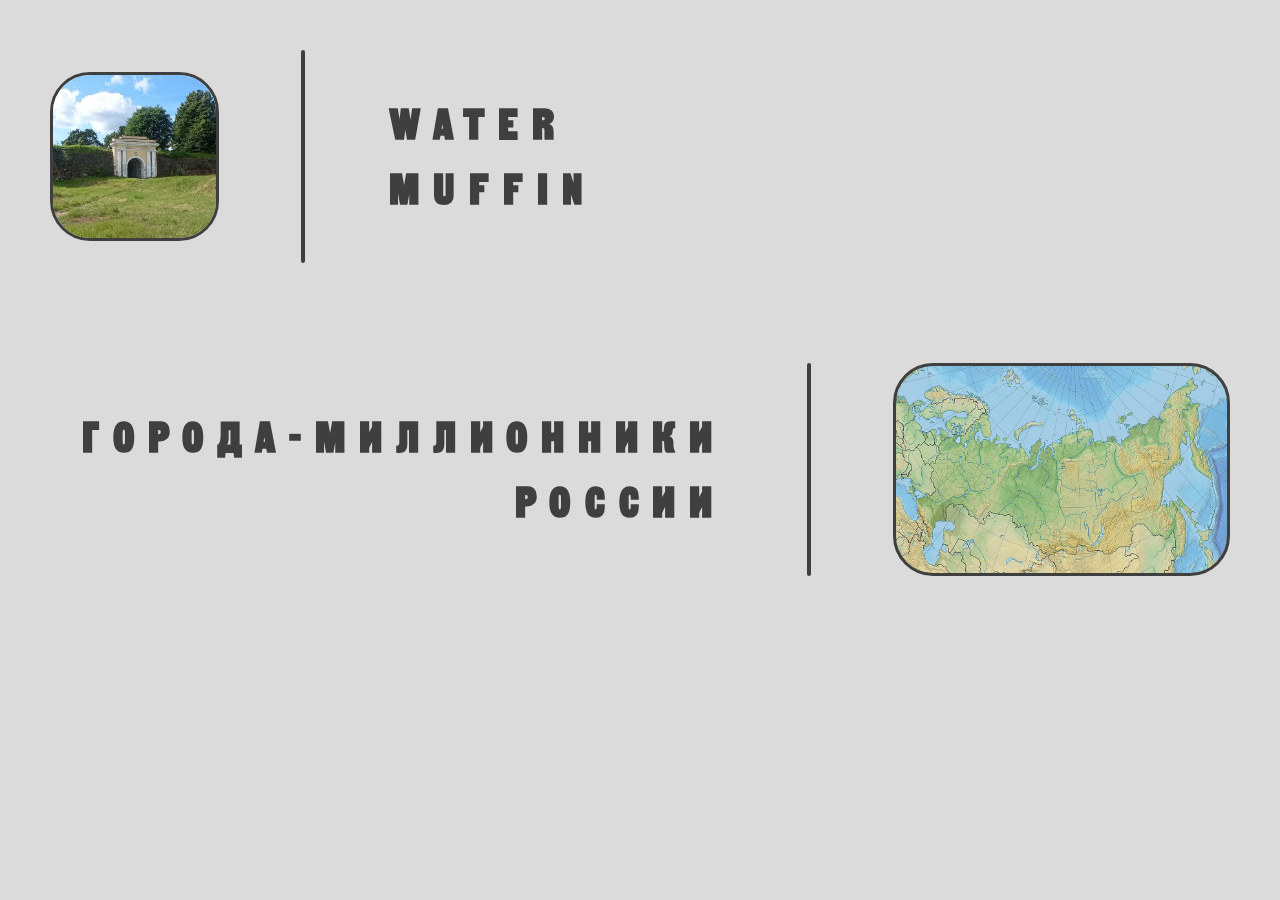
==== index.html @ da0cb472 "asd" ====
<!DOCTYPE html>
<html lang="ru">

<head>
    <meta charset="UTF-8">
    <meta name="viewport" content="width=device-width, initial-scale=1.0">
    <link rel="stylesheet" href="css/style.css">
    <title>WaterMuffin</title>
</head>

<body>

    <header>
        <div class="header__top">
            <div class="logo-box">
                <img class="logo" src="images/logo.png" draggable="false" alt="">
            </div>
            <div class="split">
                <div></div>
            </div>
            <div class="logo-box">
                <h2 class="title-left">Water<br><span class="muffin">Muffin</span></h2>
            </div>
        </div>

        <div class="horizontal-split"><div></div></div>

        <div class="header__top-right">
            <div class="logo-box">
                <h2 class="title-right">Города-миллионники <br> России</h2>
            </div>
            <div class="split">
                <div></div>
            </div>
            <div class="logo-box">
                <a class="cont_link" draggable="false" href="millionniki.html"><div class="cont-box mini-map"></div></a>
            </div>
        </div>

        <!-- <div class="horizontal-split"><div></div></div>

        <div class="header__top-left">
            <div class="logo-box">
                <div class="cont-box"></div>
            </div>
            <div class="split">
                <div></div>
            </div>
            <div class="logo-box">
                <h2 class="title-left">Water<br><span class="muffin">Muffin</span></h2>
            </div>
        </div> -->
    </header>
    <script src="js/script.js"></script>
</body>

</html>
---- css/style.css ----
* {
	box-sizing: border-box;
	user-select: none;
}

@font-face {
	font-family: 'fontA';
	src: url('fonts/RobotoCondensed-Medium.ttf');
}

@font-face {
	font-family: "fontTitle";
	src: url('fonts/BoroughGroteskPro-Regular.otf');
}

body {
	font-family: 'fontA';
	margin: 0;
	padding: 0;
	min-height: 100vh;
	background: #dbdbdb;
	color: rgb(63, 63, 63);
}

.header__top {
	padding: 50px;
	display: grid;
	grid-template-columns: 1fr 1fr 5fr;
}

.header__top-left {
	padding: 50px;
	display: grid;
	grid-template-columns: 2fr 1fr 4fr;
}

.header__top-right {
	padding: 50px;
	display: grid;
	grid-template-columns: 4fr 1fr 2fr;
}

.cont-box {
	height: 100%;
	width: 100%;
	background: #d8d8d8 url('/images/gus.gif');
	background-repeat: no-repeat;
	background-position: center;
	background-size: 150% 150%;
	border: solid 3px rgb(63, 63, 63);
	border-radius: 40px;
}

.cont_link {
	height: 100%;
	width: 100%;
	cursor: pointer;
}

.logo-box {
	display: flex;
	width: 100%;
	height: 100%;
	align-items: center;
	justify-content: center;
}

.logo {
	width: 100%;
	border: solid 3px;
	border-radius: 40px;
}

.split {
	height: 100%;
	display: flex;
	justify-content: center;
}

.split div {
	max-width: 0;
	border: solid 2px;
	height: 100%;
	border-radius: 2px;
}

.title-left {
	font-family: "fontTitle";
	letter-spacing: 10px;
	font-size: 50px;
	width: 100%;
	text-align: start;
}

.title-right {
	font-family: "fontTitle";
	letter-spacing: 10px;
	font-size: 50px;
	width: 100%;
	text-align: end;
}

/* .horizontal-split {
	width: 100%;
	height: 1vh;
	display: flex;
	justify-content: center;
	align-items: center;
}

.horizontal-split div {
	width: 80%;
	border: solid 2px white;
	border-radius: 2px;
} */

.mini-map {
	background: url('/images/mini-map.png');
	background-size: 100% 100%;
}
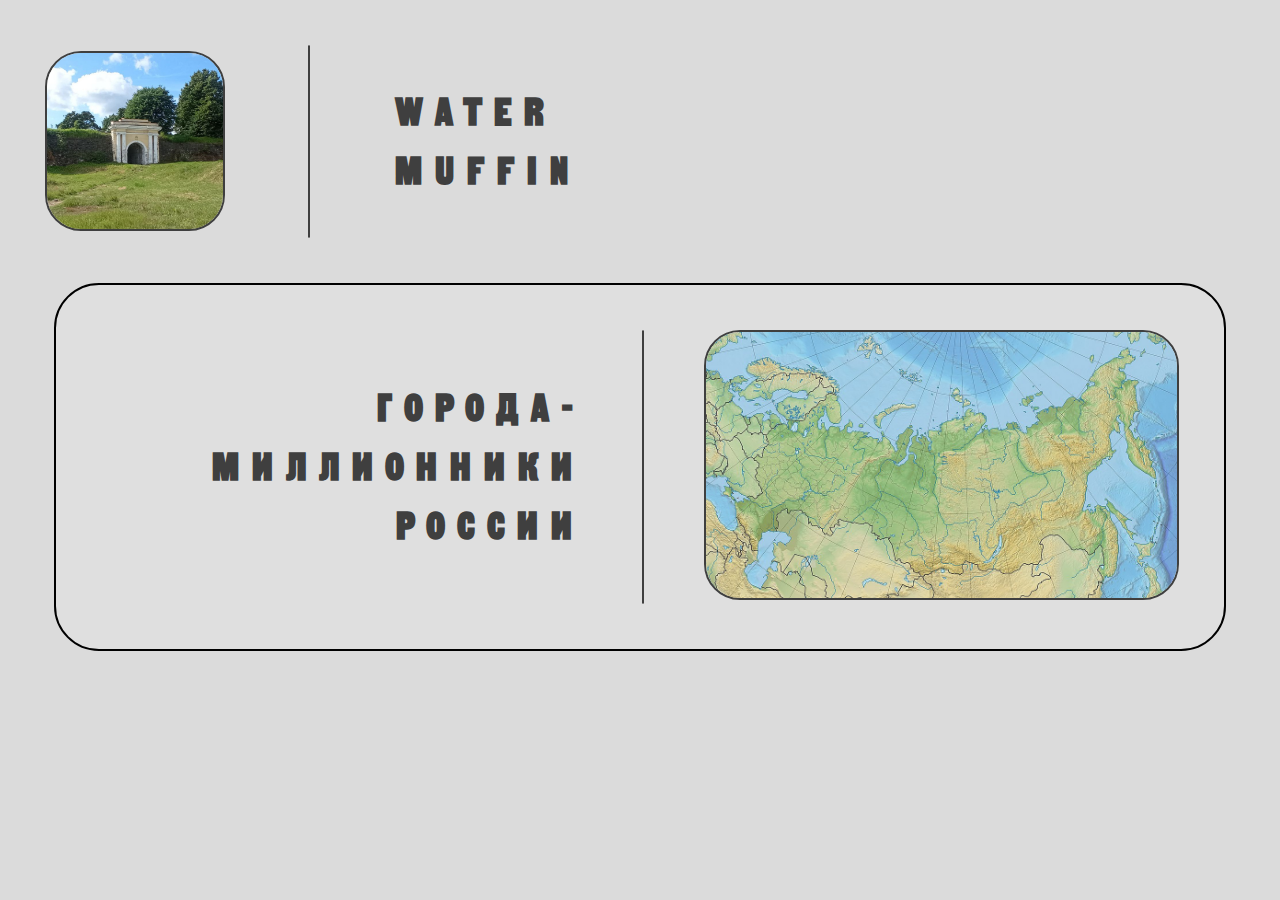
==== commit 99347e07: "awsd" ====
--- a/index.html
+++ b/index.html
@@ -4,54 +4,60 @@
 <head>
     <meta charset="UTF-8">
     <meta name="viewport" content="width=device-width, initial-scale=1.0">
-    <link rel="stylesheet" href="css/style.css">
+    <link rel="stylesheet" href="css/index.css">
     <title>WaterMuffin</title>
 </head>
 
 <body>
 
-    <header>
-        <div class="header__top">
-            <div class="logo-box">
-                <img class="logo" src="images/logo.png" draggable="false" alt="">
+    <div class="all">
+        <div id="context-menu">
+                <a href="millionniki.html" class="context-menu__button">Города-миллионники</a>
+                <button onclick="document.location.reload()" class="context-menu__button">Обновить страницу</button>
             </div>
-            <div class="split">
-                <div></div>
+        <header>
+            <div class="header__top">
+                <div class="logo-box">
+                    <img class="logo" src="images/logo.png" draggable="false" alt="">
+                </div>
+                <div class="split">
+                    <div></div>
+                </div>
+                <div class="logo-box">
+                    <h2 class="title-left">Water<br><span class="muffin">Muffin</span></h2>
+                </div>
             </div>
-            <div class="logo-box">
-                <h2 class="title-left">Water<br><span class="muffin">Muffin</span></h2>
-            </div>
-        </div>
-
-        <div class="horizontal-split"><div></div></div>
-
-        <div class="header__top-right">
-            <div class="logo-box">
-                <h2 class="title-right">Города-миллионники <br> России</h2>
-            </div>
-            <div class="split">
-                <div></div>
-            </div>
-            <div class="logo-box">
-                <a class="cont_link" draggable="false" href="millionniki.html"><div class="cont-box mini-map"></div></a>
-            </div>
-        </div>
-
-        <!-- <div class="horizontal-split"><div></div></div>
-
-        <div class="header__top-left">
-            <div class="logo-box">
-                <div class="cont-box"></div>
-            </div>
-            <div class="split">
-                <div></div>
-            </div>
-            <div class="logo-box">
-                <h2 class="title-left">Water<br><span class="muffin">Muffin</span></h2>
-            </div>
-        </div> -->
-    </header>
-    <script src="js/script.js"></script>
+            <div class="horizontal-split"><div></div></div>
+            <a class="cont_link" draggable="false" href="millionniki.html">
+                <div class="header__top-right">
+                <div class="logo-box">
+                    <h2 class="title-right">Города-миллионники России</h2>
+                </div>
+                <div class="split">
+                    <div></div>
+                </div>
+                <div class="logo-box">
+                    <div class="cont-box">
+                        <img draggable="false" class="mini-map" src="images/mini-map.png" alt="">
+                    </div>
+                </div>
+                </div>
+            </a>
+            <!-- <div class="horizontal-split"><div></div></div>
+            <div class="header__top-left">
+                <div class="logo-box">
+                    <div class="cont-box"></div>
+                </div>
+                <div class="split">
+                    <div></div>
+                </div>
+                <div class="logo-box">
+                    <h2 class="title-left">Water<br><span class="muffin">Muffin</span></h2>
+                </div>
+            </div> -->
+        </header>
+    </div>
+    <script src="js/index.js"></script>
 </body>
 
 </html>--- a/css/index.css
+++ b/css/index.css
@@ -0,0 +1,190 @@
+* {
+	box-sizing: border-box;
+	user-select: none;
+}
+
+@font-face {
+	font-family: 'fontA';
+	src: url('fonts/RobotoCondensed-Medium.ttf');
+}
+
+@font-face {
+	font-family: "fontTitle";
+	src: url('fonts/BoroughGroteskPro-Regular.otf');
+}
+
+body {
+	font-family: 'fontA';
+	margin: 0;
+	padding: 0;
+	min-height: 100vh;
+	background: #dbdbdb;
+	color: rgb(63, 63, 63);
+}
+
+.header__top {
+	padding: 5vh;
+	display: grid;
+	grid-template-columns: 1fr 1fr 5fr;
+}
+
+.header__top-left {
+	margin: 0 6vh 0 6vh;
+	transition: 
+	background 0.5s,
+	border-radius 0.5s;
+	border-radius: 5vh;
+	padding: 5vh;
+	display: grid;
+	grid-template-columns: 2fr 1fr 4fr;
+}
+
+.header__top-right {
+	background: #dfdfdf;
+	border: solid 0.3vh black;
+	margin: 0 6vh 0 6vh;
+	transition: 
+	background 0.5s,
+	border-radius 0.5s;
+	border-radius: 5vh;
+	padding: 5vh;
+	display: grid;
+	grid-template-columns: 4fr 1fr 2fr;
+
+}
+
+.cont-box {
+	background: url('/images/gus.gif');
+	background-repeat: no-repeat;
+	background-position: center;
+	background-size: 150% 150%;
+	
+}
+
+.cont_link {
+	height: 100%;
+	width: 100%;
+	cursor: pointer;
+	color: inherit;
+	text-decoration: none;
+}
+
+.header__top-right:hover {
+	transition: 
+	background 0.5s,
+	border-radius 0.5s;
+	background: #c9c9c9;
+	border-radius: 6vh;
+}
+.header__top-left:hover {
+	transition: 
+	background 0.5s,
+	border-radius 0.5s;
+	background: #c9c9c9;
+	border-radius: 6vh;
+}
+
+.header__top-right:hover:active {
+	cursor: grab;
+	background: #eeeeee;
+}
+
+.logo-box {
+	display: flex;
+	width: 100%;
+	height: 100%;
+	align-items: center;
+	justify-content: center;
+}
+
+.logo {
+	width: 20vh;
+	border: solid 0.3vh;
+	border-radius: 4vh;
+}
+
+.split {
+	height: 100%;
+	display: flex;
+	justify-content: center;
+}
+
+.split div {
+	max-width: 0;
+	border: solid 0.2vh;
+	height: 100%;
+	border-radius: 0.2vh;
+}
+
+.title-left {
+	font-family: "fontTitle";
+	letter-spacing: 1vh;
+	font-size: 5vh;
+	width: 100%;
+	text-align: start;
+}
+
+.title-right {
+	font-family: "fontTitle";
+	letter-spacing: 1vh;
+	font-size: 5vh;
+	width: 100%;
+	text-align: end;
+}
+
+/* .horizontal-split {
+	width: 100%;
+	height: 1vh;
+	display: flex;
+	justify-content: center;
+	align-items: center;
+}
+
+.horizontal-split div {
+	width: 80%;
+	border: solid 0.2vh white;
+	border-radius: 0.2vh;
+} */
+
+.mini-map {
+	border: solid 0.3vh rgb(63, 63, 63);
+	border-radius: 4vh;
+	max-height: 30vh;
+}
+
+
+#context-menu {
+	padding: 0.9vh 0 0.9vh 0;
+	min-width: 20vh;
+	display: none;
+	position: absolute;
+	background-color: rgb(248, 248, 248);
+	border: 0.1vh solid #ccc;
+	border-radius: 0.9vh;
+	box-shadow: 0.2vh 0.2vh 0.5vh rgba(0, 0, 0, 0.2);
+	z-index: 1000;
+}
+.context-menu__button {
+	font-family: 'Franklin Gothic Medium', 'Arial Narrow', Arial, sans-serif;
+	font-size: 2vh;
+	width: 100%;
+	background: none;
+	border: none;
+	display: block;
+	padding: 2vh;
+	cursor: pointer;
+	text-wrap: nowrap;
+}
+.context-menu__button:hover {
+	background-color: #f0f0f0;
+}
+
+a.context-menu__button {
+	color: #000;
+	text-decoration: none;
+	text-align: center;
+}
+
+@media (orientation = portrait) {
+	
+}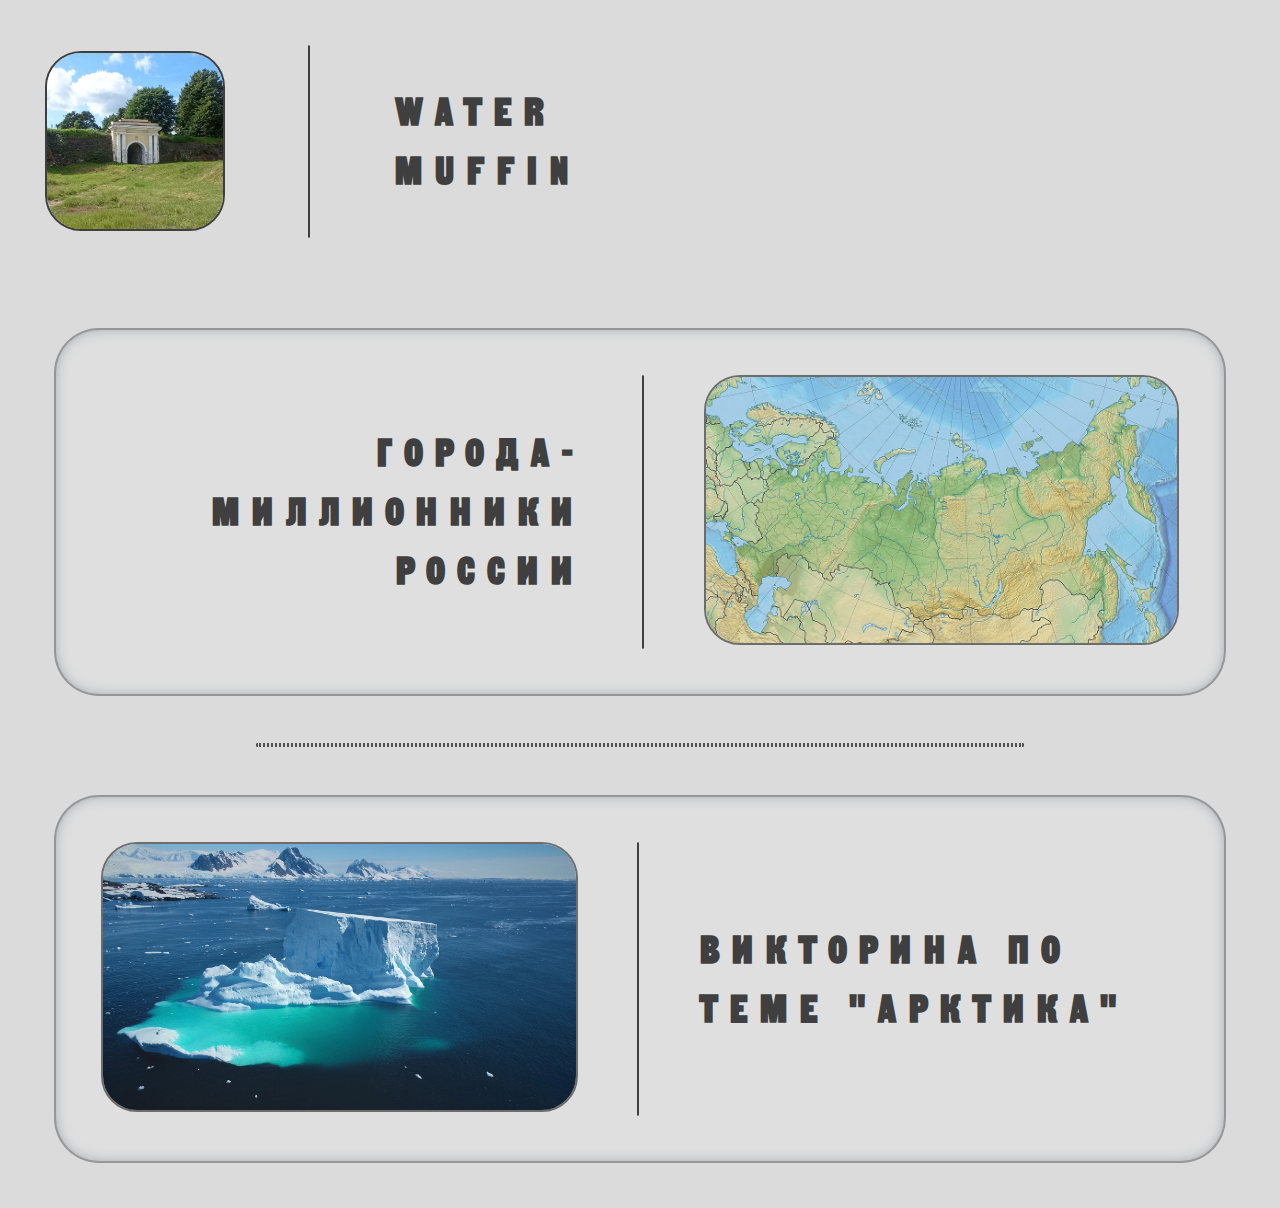
==== commit d9b579ce: "global-update" ====
--- a/index.html
+++ b/index.html
@@ -5,6 +5,7 @@
     <meta charset="UTF-8">
     <meta name="viewport" content="width=device-width, initial-scale=1.0">
     <link rel="stylesheet" href="css/index.css">
+    <link rel="shortcut icon" href="icons/ms-icon-310x310.png">
     <title>WaterMuffin</title>
 </head>
 
@@ -12,7 +13,8 @@
 
     <div class="all">
         <div id="context-menu">
-                <a href="millionniki.html" class="context-menu__button">Города-миллионники</a>
+                <a draggable="false" href="millionniki.html" class="context-menu__button">Города-миллионники</a>
+                <a draggable="false" href="ARCTIC/index.html" class="context-menu__button">Викторина "АРКТИКА"</a>
                 <button onclick="document.location.reload()" class="context-menu__button">Обновить страницу</button>
             </div>
         <header>
@@ -27,7 +29,8 @@
                     <h2 class="title-left">Water<br><span class="muffin">Muffin</span></h2>
                 </div>
             </div>
-            <div class="horizontal-split"><div></div></div>
+            <!-- <div class="horizontal-split"><div></div></div> -->
+
             <a class="cont_link" draggable="false" href="millionniki.html">
                 <div class="header__top-right">
                 <div class="logo-box">
@@ -41,6 +44,24 @@
                         <img draggable="false" class="mini-map" src="images/mini-map.png" alt="">
                     </div>
                 </div>
+                </div>
+            </a>
+
+            <div class="horizontal-split"><div></div></div>
+
+            <a class="cont_link" draggable="false" href="ARCTIC/index.html">
+                <div class="header__top-left">
+                    <div class="logo-box">
+                        <div class="cont-box">
+                            <img draggable="false" class="mini-map" src="ARCTIC/bg_arc.jpg" alt="">
+                        </div>
+                    </div>
+                    <div class="split">
+                        <div></div>
+                    </div>
+                    <div class="logo-box">
+                        <h2 class="title-left">Викторина по теме "АРКТИКА"</h2>
+                    </div>
                 </div>
             </a>
             <!-- <div class="horizontal-split"><div></div></div>
--- a/css/index.css
+++ b/css/index.css
@@ -29,28 +29,65 @@
 }
 
 .header__top-left {
-	margin: 0 6vh 0 6vh;
-	transition: 
-	background 0.5s,
-	border-radius 0.5s;
+	background: #dfdfdf;
+	border: solid 0.3vh rgba(54, 54, 54, 0.425);
+	margin: 5vh 6vh;
+	transition: 
+	background 0.5s,
+	border-radius 0.5s,
+	box-shadow 0.3s;
 	border-radius: 5vh;
 	padding: 5vh;
 	display: grid;
 	grid-template-columns: 2fr 1fr 4fr;
+
+	-webkit-box-shadow: 0px 0px 15px -5px rgba(34, 60, 80, 0.6) inset;
+	-moz-box-shadow: 0px 0px 15px -5px rgba(34, 60, 80, 0.6) inset;
+	box-shadow: 0px 0px 15px -5px rgba(34, 60, 80, 0.6) inset;
+
+}
+.header__top-left:hover {
+	transition: 
+	background 0.5s,
+	border-radius 0.5s,
+	box-shadow 0.3s;
+	background: #d1d1d1;
+	border-radius: 6vh;
+
+	-webkit-box-shadow: 0px 0px 15px 2px rgba(34, 60, 80, 0.6) inset;
+	-moz-box-shadow: 0px 0px 15px 2px rgba(34, 60, 80, 0.6) inset;
+	box-shadow: 0px 0px 15px 2px rgba(34, 60, 80, 0.6) inset;
 }
 
 .header__top-right {
 	background: #dfdfdf;
-	border: solid 0.3vh black;
-	margin: 0 6vh 0 6vh;
-	transition: 
-	background 0.5s,
-	border-radius 0.5s;
+	border: solid 0.3vh rgba(54, 54, 54, 0.425);
+	margin: 5vh 6vh;
+	transition: 
+	background 0.5s,
+	border-radius 0.5s,
+	box-shadow 0.3s;
 	border-radius: 5vh;
 	padding: 5vh;
 	display: grid;
 	grid-template-columns: 4fr 1fr 2fr;
 
+	-webkit-box-shadow: 0px 0px 15px -5px rgba(34, 60, 80, 0.6) inset;
+	-moz-box-shadow: 0px 0px 15px -5px rgba(34, 60, 80, 0.6) inset;
+	box-shadow: 0px 0px 15px -5px rgba(34, 60, 80, 0.6) inset;
+
+}
+.header__top-right:hover {
+	transition: 
+	background 0.5s,
+	border-radius 0.5s,
+	box-shadow 0.3s;
+	background: #d1d1d1;
+	border-radius: 6vh;
+
+	-webkit-box-shadow: 0px 0px 15px 2px rgba(34, 60, 80, 0.6) inset;
+	-moz-box-shadow: 0px 0px 15px 2px rgba(34, 60, 80, 0.6) inset;
+	box-shadow: 0px 0px 15px 2px rgba(34, 60, 80, 0.6) inset;
 }
 
 .cont-box {
@@ -69,22 +106,11 @@
 	text-decoration: none;
 }
 
-.header__top-right:hover {
-	transition: 
-	background 0.5s,
-	border-radius 0.5s;
-	background: #c9c9c9;
-	border-radius: 6vh;
-}
-.header__top-left:hover {
-	transition: 
-	background 0.5s,
-	border-radius 0.5s;
-	background: #c9c9c9;
-	border-radius: 6vh;
-}
-
 .header__top-right:hover:active {
+	cursor: grab;
+	background: #eeeeee;
+}
+.header__top-left:hover:active {
 	cursor: grab;
 	background: #eeeeee;
 }
@@ -132,7 +158,7 @@
 	text-align: end;
 }
 
-/* .horizontal-split {
+.horizontal-split {
 	width: 100%;
 	height: 1vh;
 	display: flex;
@@ -141,13 +167,13 @@
 }
 
 .horizontal-split div {
-	width: 80%;
-	border: solid 0.2vh white;
+	width: 60%;
+	border: dotted 0.3vh rgb(80, 80, 80);
 	border-radius: 0.2vh;
-} */
+}
 
 .mini-map {
-	border: solid 0.3vh rgb(63, 63, 63);
+	border: solid 0.3vh rgb(109, 109, 109);
 	border-radius: 4vh;
 	max-height: 30vh;
 }
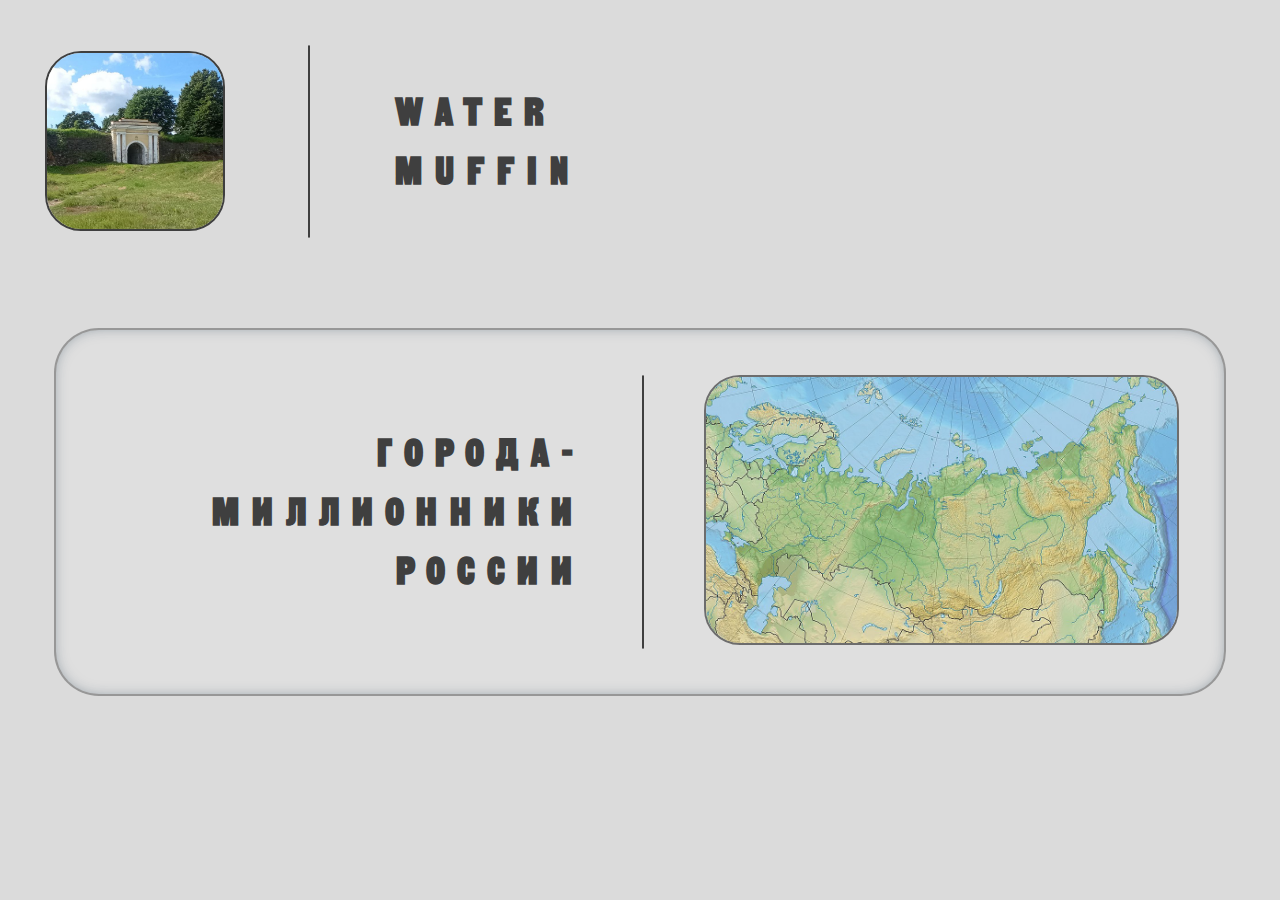
==== commit 8598df9a: "asd" ====
--- a/index.html
+++ b/index.html
@@ -47,9 +47,9 @@
                 </div>
             </a>
 
-            <div class="horizontal-split"><div></div></div>
+            <!-- <div class="horizontal-split"><div></div></div> -->
 
-            <a class="cont_link" draggable="false" href="ARCTIC/index.html">
+            <!-- <a class="cont_link" draggable="false" href="ARCTIC/index.html">
                 <div class="header__top-left">
                     <div class="logo-box">
                         <div class="cont-box">
@@ -63,7 +63,7 @@
                         <h2 class="title-left">Викторина по теме "АРКТИКА"</h2>
                     </div>
                 </div>
-            </a>
+            </a> -->
             <!-- <div class="horizontal-split"><div></div></div>
             <div class="header__top-left">
                 <div class="logo-box">
